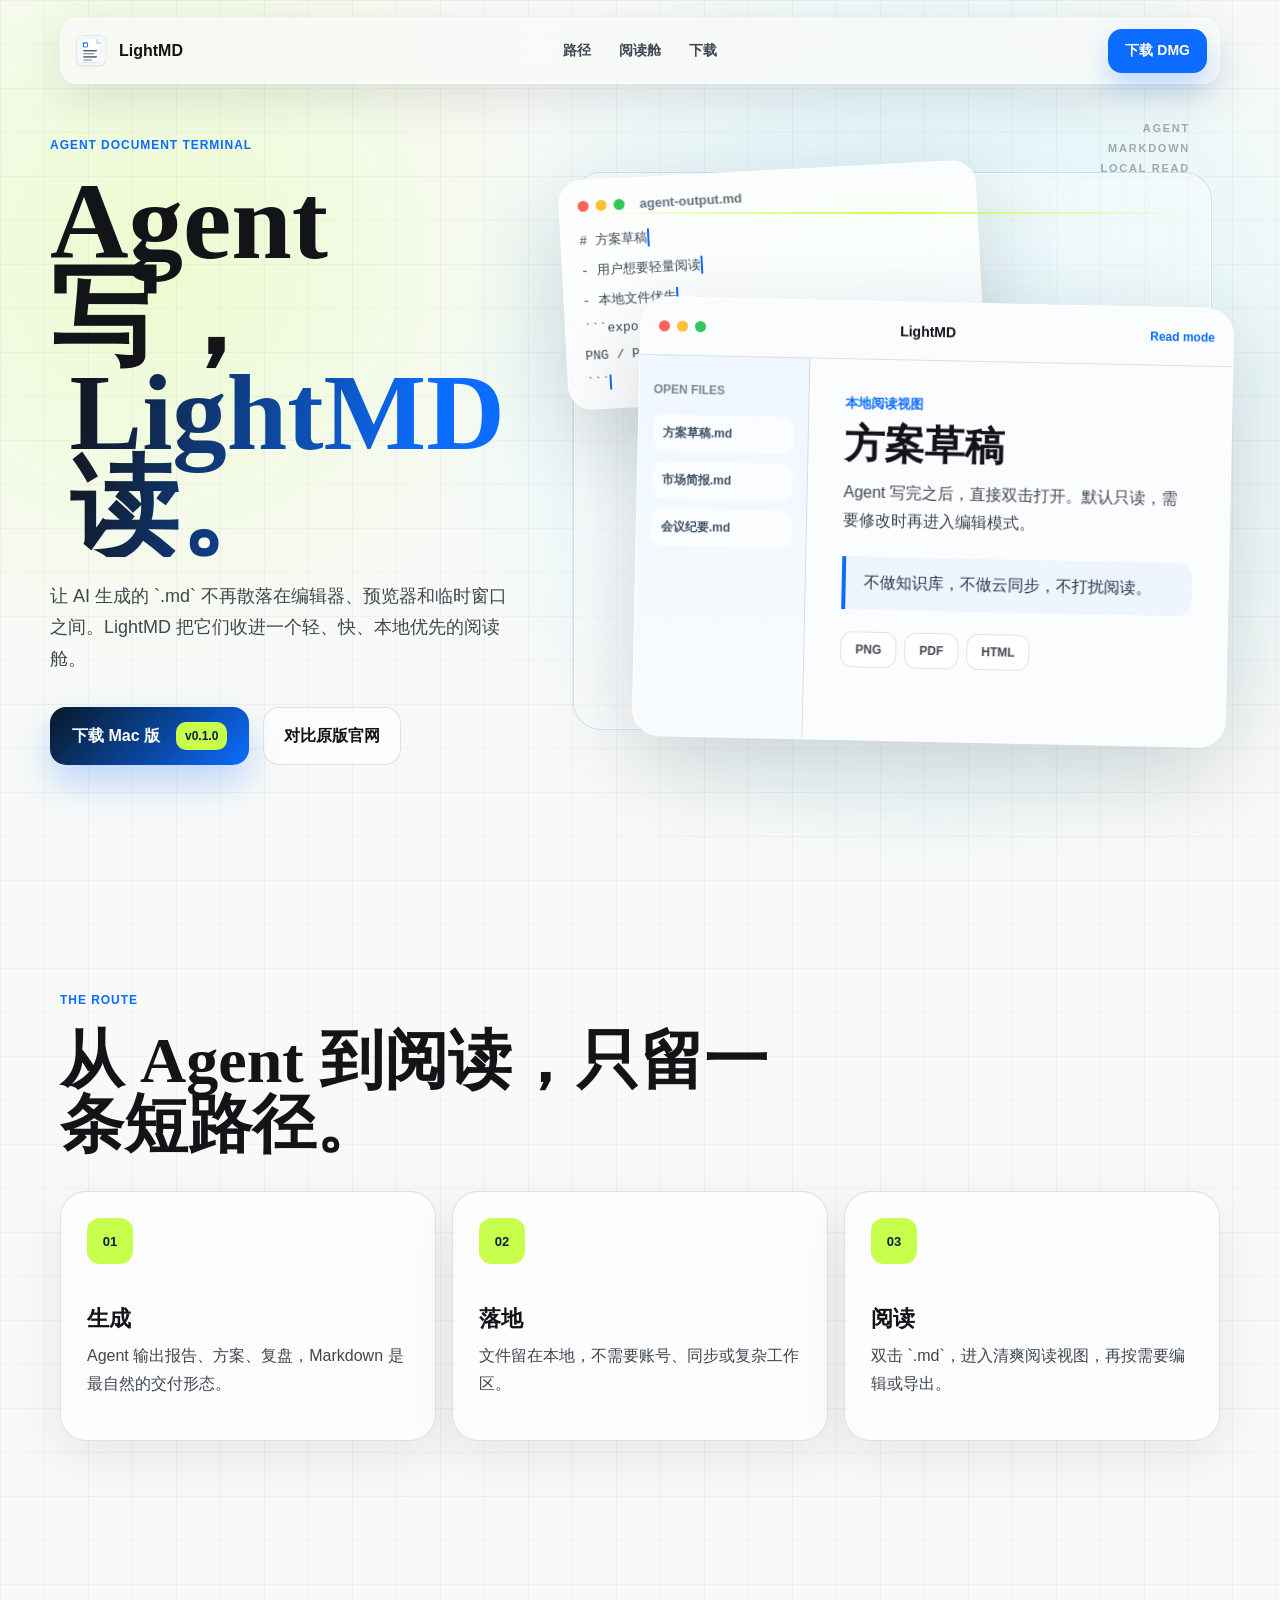
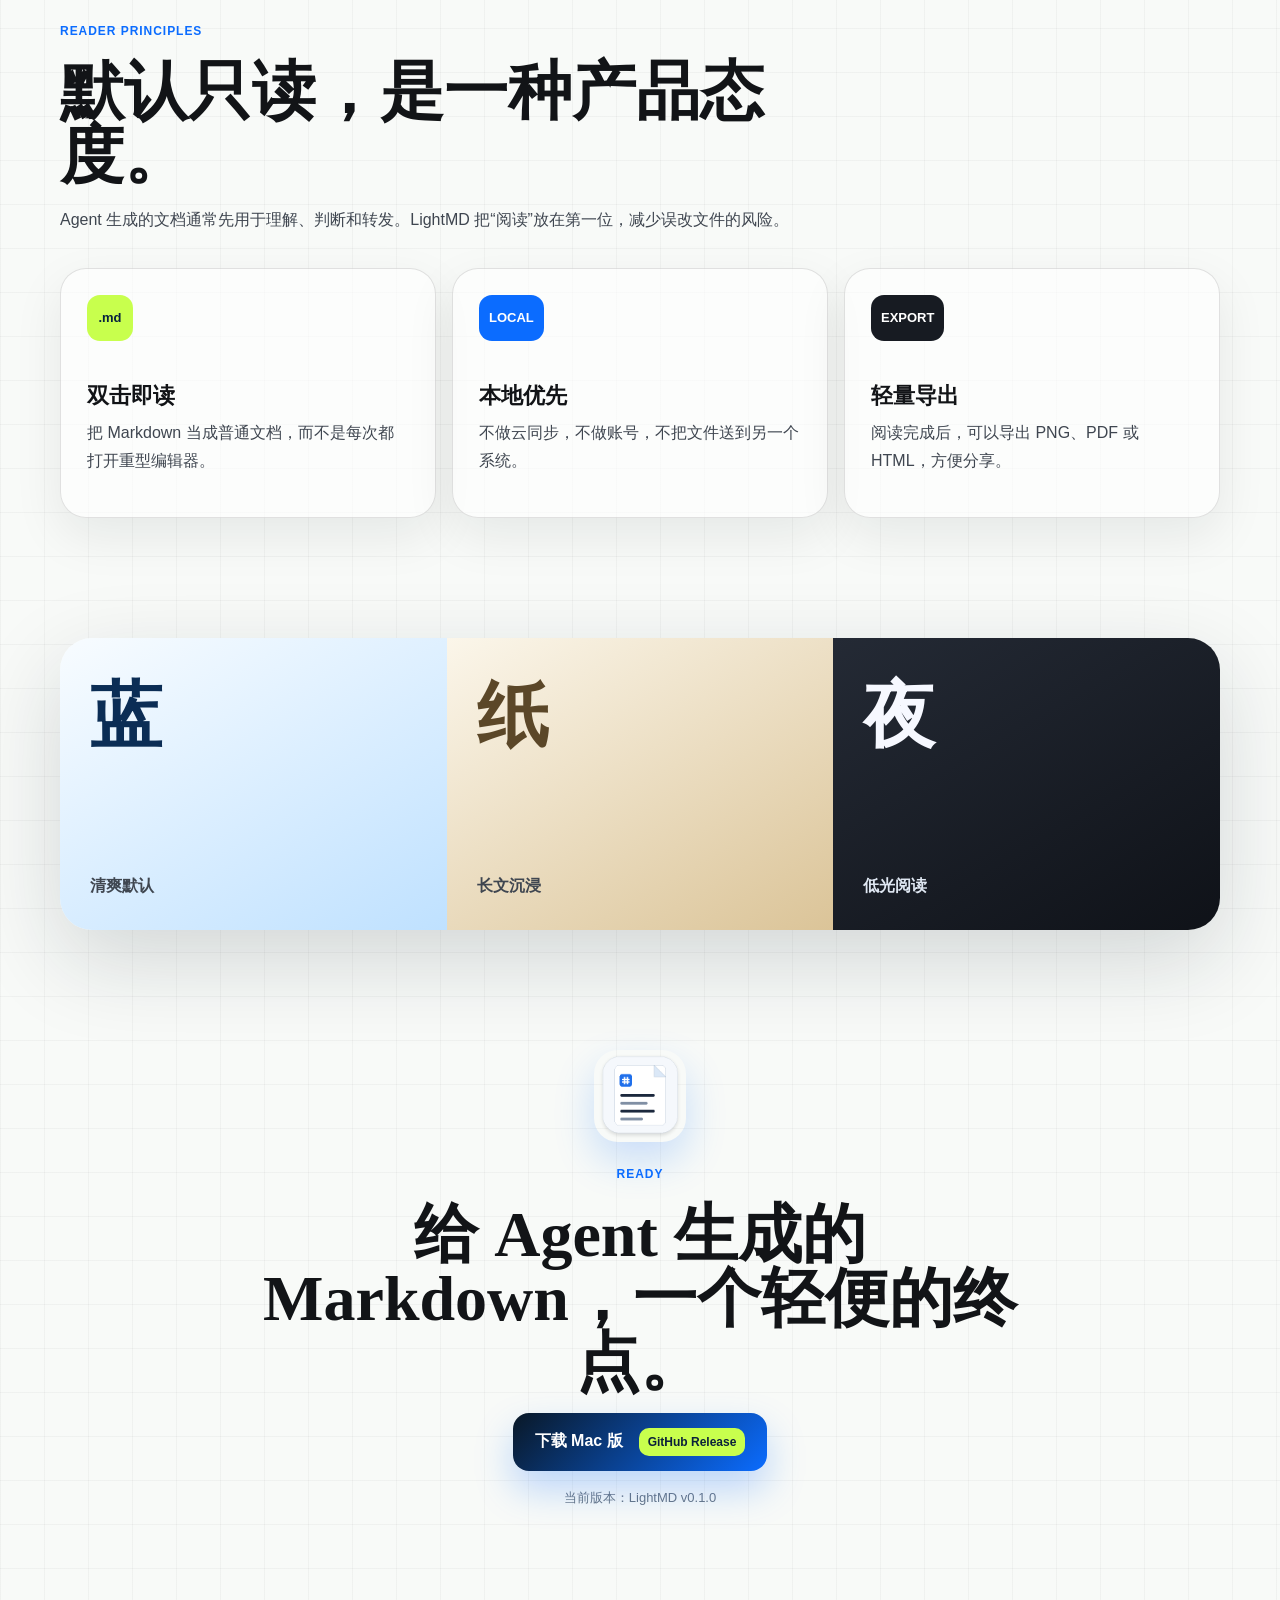
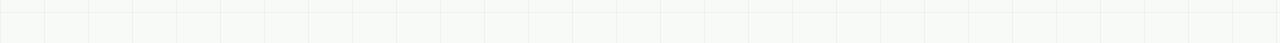
==== site-v2/index.html @ 1df752d9 "Add alternate LightMD website design" ====
<!doctype html>
<html lang="zh-CN">
<head>
  <meta charset="utf-8">
  <meta name="viewport" content="width=device-width, initial-scale=1">
  <title>LightMD v2 - Agent 写，LightMD 读</title>
  <meta name="description" content="LightMD 是给 AI Agent 生成的 Markdown 文档准备的本地阅读器。轻量、默认只读、双击即读。">
  <link rel="icon" href="../Assets/AppIcon.iconset/icon_32x32.png">
  <link rel="stylesheet" href="./styles.css">
</head>
<body>
  <div class="cursor-glow" aria-hidden="true"></div>

  <header class="topbar" aria-label="LightMD v2 导航">
    <a class="mark" href="#top" aria-label="LightMD v2 首页">
      <img src="../Assets/AppIcon.iconset/icon_128x128.png" alt="">
      <span>LightMD</span>
    </a>
    <nav aria-label="页面导航">
      <a href="#route">路径</a>
      <a href="#reader">阅读舱</a>
      <a href="#download">下载</a>
    </nav>
    <a class="download-chip magnet" href="https://github.com/kellanxu/light-md-reader/releases/download/v0.1.0/LightMD.dmg">下载 DMG</a>
  </header>

  <main id="top">
    <section class="hero">
      <div class="hero-grid">
        <div class="hero-copy reveal">
          <p class="label">Agent document terminal</p>
          <h1>Agent 写，<span>LightMD 读。</span></h1>
          <p class="lede">让 AI 生成的 `.md` 不再散落在编辑器、预览器和临时窗口之间。LightMD 把它们收进一个轻、快、本地优先的阅读舱。</p>
          <div class="hero-actions">
            <a class="primary-action magnet burst" href="https://github.com/kellanxu/light-md-reader/releases/download/v0.1.0/LightMD.dmg">
              <span>下载 Mac 版</span>
              <b>v0.1.0</b>
            </a>
            <a class="ghost-action magnet" href="../site/">对比原版官网</a>
          </div>
        </div>

        <div class="signal-stack reveal" aria-hidden="true">
          <span>AGENT</span>
          <span>MARKDOWN</span>
          <span>LOCAL READ</span>
        </div>

        <div class="reader-lab reveal" aria-label="LightMD 阅读舱动态演示">
          <div class="scanline" aria-hidden="true"></div>
          <div class="input-sheet">
            <div class="sheet-head">
              <span></span><span></span><span></span>
              <strong>agent-output.md</strong>
            </div>
            <div class="tokens" aria-hidden="true">
              <i># 方案草稿</i>
              <i>- 用户想要轻量阅读</i>
              <i>- 本地文件优先</i>
              <i>```export</i>
              <i>PNG / PDF / HTML</i>
              <i>```</i>
            </div>
          </div>

          <div class="reader-device">
            <div class="device-top">
              <div>
                <span></span><span></span><span></span>
              </div>
              <strong>LightMD</strong>
              <em>Read mode</em>
            </div>
            <div class="device-body">
              <aside>
                <p>Open files</p>
                <b>方案草稿.md</b>
                <b>市场简报.md</b>
                <b>会议纪要.md</b>
              </aside>
              <article>
                <small>本地阅读视图</small>
                <h2>方案草稿</h2>
                <p>Agent 写完之后，直接双击打开。默认只读，需要修改时再进入编辑模式。</p>
                <div class="quote">不做知识库，不做云同步，不打扰阅读。</div>
                <div class="export-row">
                  <span>PNG</span><span>PDF</span><span>HTML</span>
                </div>
              </article>
            </div>
          </div>
        </div>
      </div>
    </section>

    <section id="route" class="route-section">
      <div class="route-title reveal">
        <p class="label">The route</p>
        <h2>从 Agent 到阅读，只留一条短路径。</h2>
      </div>
      <div class="route-line reveal">
        <article>
          <span>01</span>
          <h3>生成</h3>
          <p>Agent 输出报告、方案、复盘，Markdown 是最自然的交付形态。</p>
        </article>
        <article>
          <span>02</span>
          <h3>落地</h3>
          <p>文件留在本地，不需要账号、同步或复杂工作区。</p>
        </article>
        <article>
          <span>03</span>
          <h3>阅读</h3>
          <p>双击 `.md`，进入清爽阅读视图，再按需要编辑或导出。</p>
        </article>
      </div>
    </section>

    <section id="reader" class="reader-section">
      <div class="reader-manifest reveal">
        <p class="label">Reader principles</p>
        <h2>默认只读，是一种产品态度。</h2>
        <p>Agent 生成的文档通常先用于理解、判断和转发。LightMD 把“阅读”放在第一位，减少误改文件的风险。</p>
      </div>
      <div class="principles">
        <article class="principle-card reveal magnet">
          <span>.md</span>
          <h3>双击即读</h3>
          <p>把 Markdown 当成普通文档，而不是每次都打开重型编辑器。</p>
        </article>
        <article class="principle-card reveal magnet">
          <span>LOCAL</span>
          <h3>本地优先</h3>
          <p>不做云同步，不做账号，不把文件送到另一个系统。</p>
        </article>
        <article class="principle-card reveal magnet">
          <span>EXPORT</span>
          <h3>轻量导出</h3>
          <p>阅读完成后，可以导出 PNG、PDF 或 HTML，方便分享。</p>
        </article>
      </div>
    </section>

    <section class="theme-ribbon" aria-label="LightMD 主题展示">
      <div class="ribbon-card blue reveal">
        <span>蓝</span>
        <p>清爽默认</p>
      </div>
      <div class="ribbon-card paper reveal">
        <span>纸</span>
        <p>长文沉浸</p>
      </div>
      <div class="ribbon-card night reveal">
        <span>夜</span>
        <p>低光阅读</p>
      </div>
    </section>

    <section id="download" class="download-section reveal">
      <img src="../Assets/AppIcon.iconset/icon_256x256.png" alt="LightMD 图标">
      <p class="label">Ready</p>
      <h2>给 Agent 生成的 Markdown，一个轻便的终点。</h2>
      <a class="primary-action magnet burst" href="https://github.com/kellanxu/light-md-reader/releases/download/v0.1.0/LightMD.dmg">
        <span>下载 Mac 版</span>
        <b>GitHub Release</b>
      </a>
      <p class="release-note">当前版本：LightMD v0.1.0</p>
    </section>
  </main>

  <script src="./main.js"></script>
</body>
</html>
---- site-v2/styles.css ----
:root {
  --porcelain: #f8faf8;
  --ink: #121417;
  --graphite: #3f4650;
  --mist: #dbe3ea;
  --line: rgba(18, 20, 23, 0.12);
  --signal: #0b6cff;
  --signal-2: #68d8ff;
  --acid: #c8ff4d;
  --paper: #f3eee2;
  --night: #171b22;
  --shadow: 0 30px 90px rgba(20, 29, 42, 0.16);
  --display: "Iowan Old Style", "Palatino", "Songti SC", "STSong", serif;
  --body: "Avenir Next", "Gill Sans", "PingFang SC", "Hiragino Sans GB", sans-serif;
}

* {
  box-sizing: border-box;
}

html {
  scroll-behavior: smooth;
}

body {
  margin: 0;
  color: var(--ink);
  font-family: var(--body);
  background:
    linear-gradient(90deg, rgba(18, 20, 23, 0.035) 1px, transparent 1px),
    linear-gradient(180deg, rgba(18, 20, 23, 0.035) 1px, transparent 1px),
    radial-gradient(circle at 72% 12%, rgba(104, 216, 255, 0.28), transparent 31rem),
    radial-gradient(circle at 12% 8%, rgba(200, 255, 77, 0.24), transparent 26rem),
    var(--porcelain);
  background-size: 44px 44px, 44px 44px, auto, auto, auto;
  letter-spacing: 0;
  overflow-x: hidden;
}

a {
  color: inherit;
  text-decoration: none;
}

.cursor-glow {
  position: fixed;
  z-index: 40;
  width: 180px;
  height: 180px;
  border-radius: 999px;
  pointer-events: none;
  background: radial-gradient(circle, rgba(11, 108, 255, 0.16), transparent 68%);
  transform: translate(-50%, -50%);
  opacity: 0;
  transition: opacity 240ms ease;
}

.topbar {
  position: fixed;
  top: 18px;
  left: 50%;
  z-index: 30;
  display: grid;
  grid-template-columns: 1fr auto 1fr;
  align-items: center;
  width: min(1160px, calc(100% - 32px));
  min-height: 62px;
  padding: 10px 12px;
  border: 1px solid rgba(255, 255, 255, 0.78);
  border-radius: 18px;
  background: rgba(248, 250, 248, 0.74);
  box-shadow: 0 14px 48px rgba(18, 20, 23, 0.11);
  backdrop-filter: blur(20px);
  transform: translateX(-50%);
}

.mark,
.topbar nav,
.hero-actions,
.device-top,
.export-row {
  display: flex;
  align-items: center;
}

.mark {
  gap: 10px;
  justify-self: start;
  font-weight: 800;
}

.mark img {
  width: 36px;
  height: 36px;
  border-radius: 10px;
}

.topbar nav {
  gap: 28px;
  justify-self: center;
  color: var(--graphite);
  font-size: 14px;
  font-weight: 700;
}

.download-chip {
  justify-self: end;
  padding: 12px 16px;
  border: 1px solid rgba(11, 108, 255, 0.22);
  border-radius: 14px;
  color: white;
  font-size: 14px;
  font-weight: 900;
  background: var(--signal);
  box-shadow: 0 14px 28px rgba(11, 108, 255, 0.24);
}

.hero {
  min-height: 100vh;
  padding: 130px 0 80px;
}

.hero-grid {
  position: relative;
  display: grid;
  grid-template-columns: minmax(360px, 0.82fr) minmax(560px, 1.18fr);
  gap: 36px;
  align-items: center;
  width: min(1180px, calc(100% - 40px));
  margin: 0 auto;
}

.label {
  margin: 0 0 18px;
  color: var(--signal);
  font-size: 12px;
  font-weight: 900;
  letter-spacing: 0.08em;
  text-transform: uppercase;
}

h1,
h2,
h3,
p {
  margin-top: 0;
}

h1 {
  margin-bottom: 24px;
  font-family: var(--display);
  font-size: clamp(64px, 8.5vw, 122px);
  font-weight: 900;
  line-height: 0.88;
  letter-spacing: 0;
}

h1 span {
  display: block;
  margin-left: 0.18em;
  color: transparent;
  background: linear-gradient(100deg, var(--ink), var(--signal) 76%);
  -webkit-background-clip: text;
  background-clip: text;
}

h2 {
  margin-bottom: 18px;
  font-family: var(--display);
  font-size: clamp(38px, 5vw, 72px);
  font-weight: 900;
  line-height: 1;
  letter-spacing: 0;
}

h3 {
  margin-bottom: 10px;
  font-size: 22px;
  line-height: 1.18;
}

p {
  color: var(--graphite);
  line-height: 1.75;
}

.lede {
  max-width: 560px;
  margin-bottom: 32px;
  font-size: 18px;
}

.hero-actions {
  flex-wrap: wrap;
  gap: 14px;
}

.primary-action,
.ghost-action {
  position: relative;
  display: inline-flex;
  align-items: center;
  justify-content: center;
  min-height: 58px;
  border-radius: 16px;
  overflow: hidden;
  transition: transform 180ms ease, box-shadow 180ms ease;
}

.primary-action {
  gap: 16px;
  padding: 0 22px;
  color: white;
  font-weight: 900;
  background: linear-gradient(135deg, #091827, var(--signal));
  box-shadow: 0 18px 38px rgba(11, 108, 255, 0.26);
}

.primary-action b {
  padding: 7px 9px;
  border-radius: 10px;
  color: #0b213a;
  font-size: 12px;
  background: var(--acid);
}

.ghost-action {
  padding: 0 20px;
  border: 1px solid var(--line);
  color: var(--ink);
  font-weight: 900;
  background: rgba(255, 255, 255, 0.58);
}

.magnet:hover {
  transform: translateY(-3px);
}

.magnet.is-down {
  transform: scale(0.97);
}

.burst-dot {
  position: fixed;
  z-index: 100;
  width: 9px;
  height: 9px;
  border-radius: 999px;
  pointer-events: none;
  background: var(--acid);
  box-shadow: 0 0 18px rgba(200, 255, 77, 0.55);
  animation: burst 620ms ease-out forwards;
}

.signal-stack {
  position: absolute;
  top: -8px;
  right: 40px;
  z-index: 2;
  display: grid;
  gap: 8px;
  color: rgba(18, 20, 23, 0.34);
  font-size: 11px;
  font-weight: 900;
  letter-spacing: 0.16em;
  text-align: right;
}

.reader-lab {
  position: relative;
  min-height: 640px;
}

.reader-lab::before {
  content: "";
  position: absolute;
  inset: 42px 18px 40px;
  border: 1px solid rgba(11, 108, 255, 0.18);
  border-radius: 28px;
  background:
    linear-gradient(135deg, rgba(255, 255, 255, 0.64), rgba(255, 255, 255, 0.2)),
    repeating-linear-gradient(90deg, transparent 0 24px, rgba(11, 108, 255, 0.035) 24px 25px);
  box-shadow: inset 0 0 0 1px rgba(255, 255, 255, 0.72);
}

.scanline {
  position: absolute;
  top: 82px;
  left: 34px;
  right: 34px;
  z-index: 4;
  height: 2px;
  background: linear-gradient(90deg, transparent, var(--acid), transparent);
  filter: drop-shadow(0 0 14px rgba(200, 255, 77, 0.78));
  animation: scan 4.6s ease-in-out infinite;
}

.input-sheet,
.reader-device {
  position: absolute;
  z-index: 3;
  border: 1px solid rgba(255, 255, 255, 0.8);
  background: rgba(255, 255, 255, 0.74);
  box-shadow: var(--shadow);
  backdrop-filter: blur(22px);
}

.input-sheet {
  top: 40px;
  left: 8px;
  width: min(420px, 62%);
  padding: 18px;
  border-radius: 24px;
  transform: rotate(-3deg);
}

.sheet-head {
  display: flex;
  align-items: center;
  gap: 7px;
  margin-bottom: 18px;
}

.sheet-head span,
.device-top span {
  width: 11px;
  height: 11px;
  border-radius: 99px;
}

.sheet-head span:nth-child(1),
.device-top span:nth-child(1) { background: #ff6259; }
.sheet-head span:nth-child(2),
.device-top span:nth-child(2) { background: #ffbf36; }
.sheet-head span:nth-child(3),
.device-top span:nth-child(3) { background: #30c85a; }

.sheet-head strong {
  margin-left: 8px;
  color: #63707f;
  font-size: 13px;
}

.tokens {
  display: grid;
  gap: 12px;
  font-family: "SF Mono", "Menlo", monospace;
  color: #3c4654;
  font-size: 13px;
}

.tokens i {
  width: max-content;
  max-width: 100%;
  font-style: normal;
  white-space: nowrap;
  overflow: hidden;
  border-right: 2px solid var(--signal);
  animation: typebar 5.2s steps(26, end) infinite;
}

.reader-device {
  right: 0;
  bottom: 28px;
  width: min(640px, 88%);
  border-radius: 28px;
  overflow: hidden;
  transform: rotate(1.2deg);
}

.device-top {
  justify-content: space-between;
  height: 58px;
  padding: 0 18px;
  border-bottom: 1px solid var(--line);
  background: rgba(250, 252, 253, 0.9);
}

.device-top div {
  display: flex;
  gap: 7px;
}

.device-top strong {
  font-size: 14px;
}

.device-top em {
  color: var(--signal);
  font-size: 12px;
  font-style: normal;
  font-weight: 900;
}

.device-body {
  display: grid;
  grid-template-columns: 170px 1fr;
  min-height: 380px;
  background: #fbfcfd;
}

.device-body aside {
  padding: 24px 14px;
  border-right: 1px solid var(--line);
  background: linear-gradient(180deg, #eef6ff, #f9fcff);
}

.device-body aside p {
  margin-bottom: 14px;
  color: #7a8795;
  font-size: 12px;
  font-weight: 900;
  text-transform: uppercase;
}

.device-body aside b {
  display: block;
  margin-bottom: 10px;
  padding: 10px;
  border-radius: 10px;
  color: #405066;
  font-size: 12px;
  background: rgba(255, 255, 255, 0.68);
}

.device-body article {
  padding: 34px 36px;
}

.device-body small {
  color: var(--signal);
  font-weight: 900;
}

.device-body h2 {
  margin: 12px 0 14px;
  font-size: 40px;
}

.quote {
  margin: 22px 0;
  padding: 16px 18px;
  border-left: 4px solid var(--signal);
  border-radius: 0 14px 14px 0;
  color: #283446;
  background: #eef5ff;
}

.export-row {
  gap: 8px;
}

.export-row span {
  padding: 10px 14px;
  border: 1px solid var(--line);
  border-radius: 12px;
  color: var(--graphite);
  font-size: 12px;
  font-weight: 900;
  background: white;
}

.route-section,
.reader-section,
.download-section {
  width: min(1160px, calc(100% - 40px));
  margin: 0 auto;
  padding: 90px 0;
}

.route-title,
.reader-manifest {
  max-width: 760px;
  margin-bottom: 34px;
}

.route-line,
.principles {
  display: grid;
  grid-template-columns: repeat(3, 1fr);
  gap: 16px;
}

.route-line article,
.principle-card {
  min-height: 240px;
  padding: 26px;
  border: 1px solid var(--line);
  border-radius: 26px;
  background: rgba(255, 255, 255, 0.58);
  box-shadow: 0 18px 50px rgba(18, 20, 23, 0.08);
}

.route-line article span,
.principle-card span {
  display: inline-flex;
  align-items: center;
  justify-content: center;
  min-width: 46px;
  height: 46px;
  margin-bottom: 42px;
  padding: 0 10px;
  border-radius: 13px;
  color: #08223f;
  font-size: 13px;
  font-weight: 900;
  background: var(--acid);
}

.principle-card:nth-child(2) span {
  color: white;
  background: var(--signal);
}

.principle-card:nth-child(3) span {
  color: white;
  background: var(--night);
}

.theme-ribbon {
  display: grid;
  grid-template-columns: repeat(3, 1fr);
  gap: 0;
  width: min(1160px, calc(100% - 40px));
  margin: 30px auto;
  overflow: hidden;
  border-radius: 32px;
  box-shadow: var(--shadow);
}

.ribbon-card {
  min-height: 260px;
  padding: 30px;
}

.ribbon-card span {
  display: block;
  margin-bottom: 108px;
  font-family: var(--display);
  font-size: 72px;
  font-weight: 900;
}

.ribbon-card p {
  margin: 0;
  font-weight: 900;
}

.ribbon-card.blue {
  color: #0b2d55;
  background: linear-gradient(150deg, #f8fcff, #bfe1ff);
}

.ribbon-card.paper {
  color: #5b4728;
  background: linear-gradient(150deg, #fbf6ea, #dbc498);
}

.ribbon-card.night {
  color: #f6f8ff;
  background: linear-gradient(150deg, #242a35, #0f1218);
}

.ribbon-card.night p {
  color: #dfe7f2;
}

.download-section {
  display: flex;
  flex-direction: column;
  align-items: center;
  text-align: center;
  padding-bottom: 120px;
}

.download-section img {
  width: 92px;
  height: 92px;
  margin-bottom: 22px;
  border-radius: 24px;
  box-shadow: 0 18px 42px rgba(11, 108, 255, 0.2);
}

.download-section h2 {
  max-width: 780px;
}

.release-note {
  margin-top: 16px;
  color: #697684;
  font-size: 13px;
}

.reveal {
  opacity: 0;
  transform: translateY(26px);
  transition: opacity 780ms ease, transform 780ms ease;
}

.reveal.is-visible {
  opacity: 1;
  transform: translateY(0);
}

@keyframes scan {
  0%, 100% { transform: translateY(0); opacity: 0; }
  14%, 82% { opacity: 1; }
  50% { transform: translateY(462px); }
}

@keyframes typebar {
  0% { max-width: 0; }
  38%, 72% { max-width: 100%; }
  100% { max-width: 0; }
}

@keyframes burst {
  0% {
    opacity: 0.95;
    transform: translate(-50%, -50%) scale(1);
  }
  100% {
    opacity: 0;
    transform: translate(calc(-50% + var(--x)), calc(-50% + var(--y))) scale(0.2);
  }
}

@media (max-width: 980px) {
  .topbar {
    grid-template-columns: 1fr auto;
  }

  .topbar nav {
    display: none;
  }

  .hero-grid {
    grid-template-columns: 1fr;
  }

  .signal-stack {
    display: none;
  }

  .reader-lab {
    min-height: 610px;
  }

  .route-line,
  .principles,
  .theme-ribbon {
    grid-template-columns: 1fr;
  }
}

@media (max-width: 680px) {
  .topbar {
    top: 10px;
    width: calc(100% - 20px);
    border-radius: 16px;
  }

  .mark span {
    display: none;
  }

  .download-chip {
    padding: 11px 13px;
    font-size: 13px;
  }

  .cursor-glow {
    display: none;
  }

  .hero {
    padding-top: 108px;
  }

  .hero-grid,
  .route-section,
  .reader-section,
  .theme-ribbon,
  .download-section {
    width: calc(100% - 28px);
  }

  h1 {
    font-size: clamp(58px, 18vw, 78px);
  }

  h1 span {
    margin-left: 0;
  }

  h2 {
    font-size: clamp(36px, 11vw, 48px);
  }

  .reader-lab {
    min-height: auto;
  }

  .reader-lab::before,
  .scanline {
    display: none;
  }

  .input-sheet,
  .reader-device {
    position: relative;
    width: 100%;
    inset: auto;
    transform: none;
  }

  .input-sheet {
    margin-bottom: 18px;
  }

  .device-body {
    grid-template-columns: 1fr;
  }

  .device-body aside {
    display: flex;
    gap: 8px;
    overflow: hidden;
    border-right: 0;
    border-bottom: 1px solid var(--line);
  }

  .device-body aside p {
    display: none;
  }

  .device-body aside b {
    flex: 0 0 auto;
    margin-bottom: 0;
  }

  .device-body article {
    padding: 28px 22px;
  }

  .device-body h2 {
    font-size: 34px;
  }

  .route-line article,
  .principle-card {
    min-height: auto;
  }

  .ribbon-card {
    min-height: 190px;
  }

  .ribbon-card span {
    margin-bottom: 42px;
  }
}

@media (prefers-reduced-motion: reduce) {
  *,
  *::before,
  *::after {
    scroll-behavior: auto !important;
    animation-duration: 0.001ms !important;
    animation-iteration-count: 1 !important;
    transition-duration: 0.001ms !important;
  }

  .reveal {
    opacity: 1;
    transform: none;
  }
}
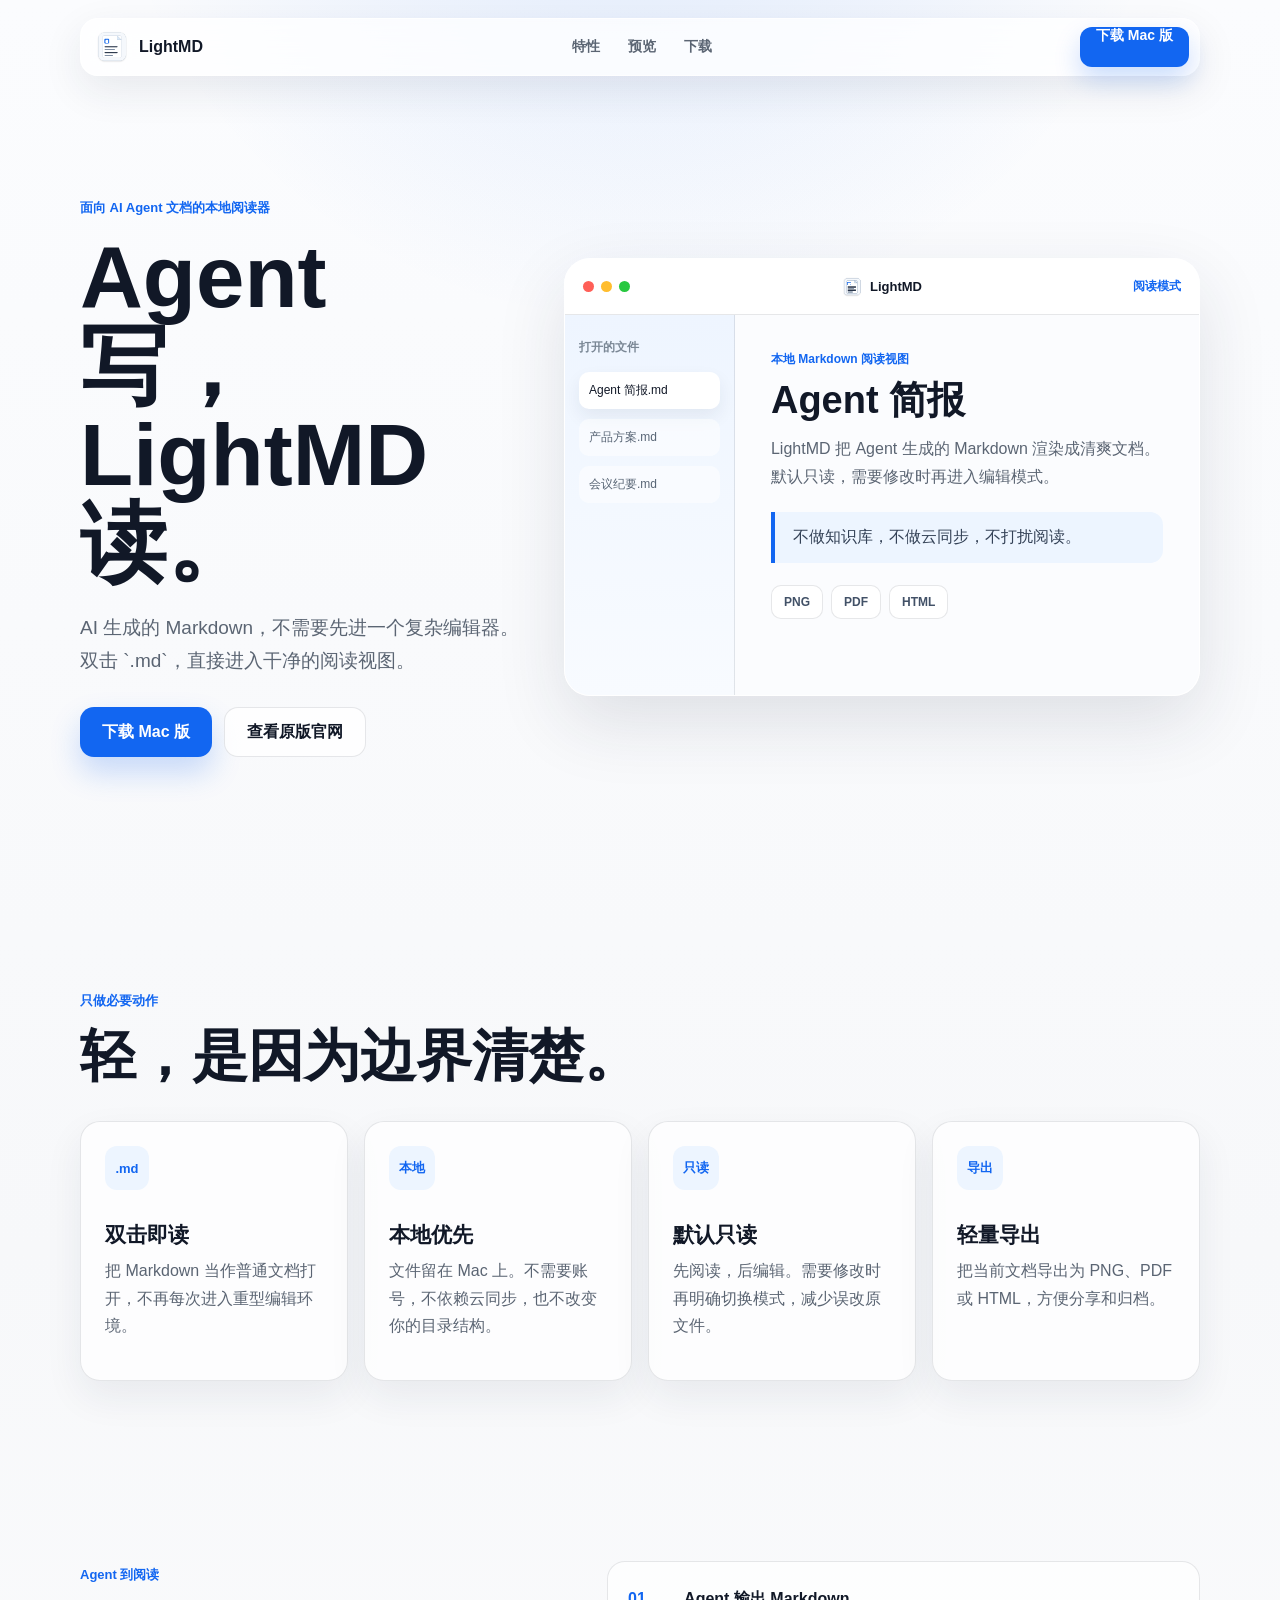
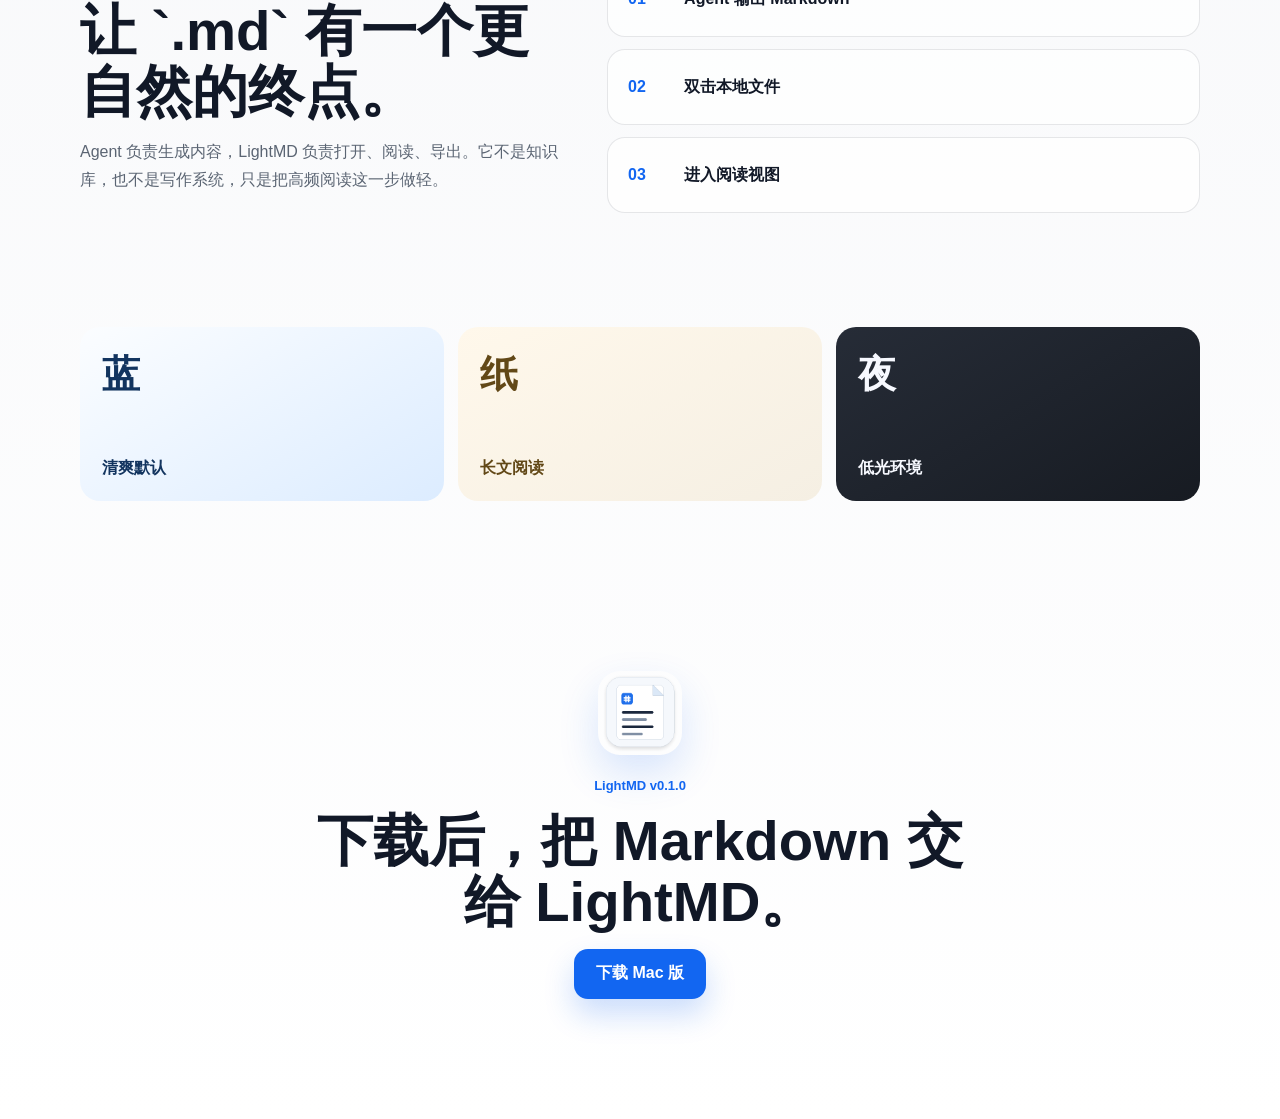
==== commit 75b5e8bc: "Refine alternate website design" ====
--- a/site-v2/index.html
+++ b/site-v2/index.html
@@ -4,168 +4,142 @@
   <meta charset="utf-8">
   <meta name="viewport" content="width=device-width, initial-scale=1">
   <title>LightMD v2 - Agent 写，LightMD 读</title>
-  <meta name="description" content="LightMD 是给 AI Agent 生成的 Markdown 文档准备的本地阅读器。轻量、默认只读、双击即读。">
+  <meta name="description" content="LightMD 是给 AI Agent 生成的 Markdown 文档准备的轻量 Mac 阅读器。双击即读，本地优先，默认只读。">
   <link rel="icon" href="../Assets/AppIcon.iconset/icon_32x32.png">
   <link rel="stylesheet" href="./styles.css">
 </head>
 <body>
-  <div class="cursor-glow" aria-hidden="true"></div>
-
-  <header class="topbar" aria-label="LightMD v2 导航">
-    <a class="mark" href="#top" aria-label="LightMD v2 首页">
+  <header class="site-header" aria-label="LightMD v2 导航">
+    <a class="brand" href="#top" aria-label="LightMD 首页">
       <img src="../Assets/AppIcon.iconset/icon_128x128.png" alt="">
       <span>LightMD</span>
     </a>
     <nav aria-label="页面导航">
-      <a href="#route">路径</a>
-      <a href="#reader">阅读舱</a>
+      <a href="#features">特性</a>
+      <a href="#preview">预览</a>
       <a href="#download">下载</a>
     </nav>
-    <a class="download-chip magnet" href="https://github.com/kellanxu/light-md-reader/releases/download/v0.1.0/LightMD.dmg">下载 DMG</a>
+    <a class="header-cta pressable" href="https://github.com/kellanxu/light-md-reader/releases/download/v0.1.0/LightMD.dmg">下载 Mac 版</a>
   </header>
 
   <main id="top">
     <section class="hero">
-      <div class="hero-grid">
-        <div class="hero-copy reveal">
-          <p class="label">Agent document terminal</p>
-          <h1>Agent 写，<span>LightMD 读。</span></h1>
-          <p class="lede">让 AI 生成的 `.md` 不再散落在编辑器、预览器和临时窗口之间。LightMD 把它们收进一个轻、快、本地优先的阅读舱。</p>
-          <div class="hero-actions">
-            <a class="primary-action magnet burst" href="https://github.com/kellanxu/light-md-reader/releases/download/v0.1.0/LightMD.dmg">
-              <span>下载 Mac 版</span>
-              <b>v0.1.0</b>
-            </a>
-            <a class="ghost-action magnet" href="../site/">对比原版官网</a>
+      <div class="hero-copy reveal">
+        <p class="eyebrow">面向 AI Agent 文档的本地阅读器</p>
+        <h1>Agent 写，LightMD 读。</h1>
+        <p class="lead">AI 生成的 Markdown，不需要先进一个复杂编辑器。双击 `.md`，直接进入干净的阅读视图。</p>
+        <div class="hero-actions">
+          <a class="primary-button pressable" href="https://github.com/kellanxu/light-md-reader/releases/download/v0.1.0/LightMD.dmg">下载 Mac 版</a>
+          <a class="secondary-button pressable" href="../site/">查看原版官网</a>
+        </div>
+      </div>
+
+      <div class="product-preview reveal" aria-label="LightMD 阅读界面预览">
+        <div class="window">
+          <div class="window-bar">
+            <div class="traffic" aria-hidden="true">
+              <span></span><span></span><span></span>
+            </div>
+            <div class="window-title">
+              <img src="../Assets/AppIcon.iconset/icon_32x32.png" alt="">
+              <strong>LightMD</strong>
+            </div>
+            <div class="mode">阅读模式</div>
           </div>
-        </div>
-
-        <div class="signal-stack reveal" aria-hidden="true">
-          <span>AGENT</span>
-          <span>MARKDOWN</span>
-          <span>LOCAL READ</span>
-        </div>
-
-        <div class="reader-lab reveal" aria-label="LightMD 阅读舱动态演示">
-          <div class="scanline" aria-hidden="true"></div>
-          <div class="input-sheet">
-            <div class="sheet-head">
-              <span></span><span></span><span></span>
-              <strong>agent-output.md</strong>
-            </div>
-            <div class="tokens" aria-hidden="true">
-              <i># 方案草稿</i>
-              <i>- 用户想要轻量阅读</i>
-              <i>- 本地文件优先</i>
-              <i>```export</i>
-              <i>PNG / PDF / HTML</i>
-              <i>```</i>
-            </div>
-          </div>
-
-          <div class="reader-device">
-            <div class="device-top">
-              <div>
-                <span></span><span></span><span></span>
+          <div class="window-body">
+            <aside>
+              <p>打开的文件</p>
+              <span class="active">Agent 简报.md</span>
+              <span>产品方案.md</span>
+              <span>会议纪要.md</span>
+            </aside>
+            <article>
+              <small>本地 Markdown 阅读视图</small>
+              <h2>Agent 简报</h2>
+              <p>LightMD 把 Agent 生成的 Markdown 渲染成清爽文档。默认只读，需要修改时再进入编辑模式。</p>
+              <blockquote>不做知识库，不做云同步，不打扰阅读。</blockquote>
+              <div class="export-list">
+                <span>PNG</span>
+                <span>PDF</span>
+                <span>HTML</span>
               </div>
-              <strong>LightMD</strong>
-              <em>Read mode</em>
-            </div>
-            <div class="device-body">
-              <aside>
-                <p>Open files</p>
-                <b>方案草稿.md</b>
-                <b>市场简报.md</b>
-                <b>会议纪要.md</b>
-              </aside>
-              <article>
-                <small>本地阅读视图</small>
-                <h2>方案草稿</h2>
-                <p>Agent 写完之后，直接双击打开。默认只读，需要修改时再进入编辑模式。</p>
-                <div class="quote">不做知识库，不做云同步，不打扰阅读。</div>
-                <div class="export-row">
-                  <span>PNG</span><span>PDF</span><span>HTML</span>
-                </div>
-              </article>
-            </div>
+            </article>
           </div>
         </div>
       </div>
     </section>
 
-    <section id="route" class="route-section">
-      <div class="route-title reveal">
-        <p class="label">The route</p>
-        <h2>从 Agent 到阅读，只留一条短路径。</h2>
+    <section id="features" class="feature-section">
+      <div class="section-heading reveal">
+        <p class="eyebrow">只做必要动作</p>
+        <h2>轻，是因为边界清楚。</h2>
       </div>
-      <div class="route-line reveal">
-        <article>
-          <span>01</span>
-          <h3>生成</h3>
-          <p>Agent 输出报告、方案、复盘，Markdown 是最自然的交付形态。</p>
+      <div class="feature-grid">
+        <article class="feature-card reveal">
+          <span>.md</span>
+          <h3>双击即读</h3>
+          <p>把 Markdown 当作普通文档打开，不再每次进入重型编辑环境。</p>
         </article>
-        <article>
-          <span>02</span>
-          <h3>落地</h3>
-          <p>文件留在本地，不需要账号、同步或复杂工作区。</p>
+        <article class="feature-card reveal">
+          <span>本地</span>
+          <h3>本地优先</h3>
+          <p>文件留在 Mac 上。不需要账号，不依赖云同步，也不改变你的目录结构。</p>
         </article>
-        <article>
-          <span>03</span>
-          <h3>阅读</h3>
-          <p>双击 `.md`，进入清爽阅读视图，再按需要编辑或导出。</p>
+        <article class="feature-card reveal">
+          <span>只读</span>
+          <h3>默认只读</h3>
+          <p>先阅读，后编辑。需要修改时再明确切换模式，减少误改原文件。</p>
+        </article>
+        <article class="feature-card reveal">
+          <span>导出</span>
+          <h3>轻量导出</h3>
+          <p>把当前文档导出为 PNG、PDF 或 HTML，方便分享和归档。</p>
         </article>
       </div>
     </section>
 
-    <section id="reader" class="reader-section">
-      <div class="reader-manifest reveal">
-        <p class="label">Reader principles</p>
-        <h2>默认只读，是一种产品态度。</h2>
-        <p>Agent 生成的文档通常先用于理解、判断和转发。LightMD 把“阅读”放在第一位，减少误改文件的风险。</p>
+    <section id="preview" class="workflow-section">
+      <div class="workflow-copy reveal">
+        <p class="eyebrow">Agent 到阅读</p>
+        <h2>让 `.md` 有一个更自然的终点。</h2>
+        <p>Agent 负责生成内容，LightMD 负责打开、阅读、导出。它不是知识库，也不是写作系统，只是把高频阅读这一步做轻。</p>
       </div>
-      <div class="principles">
-        <article class="principle-card reveal magnet">
-          <span>.md</span>
-          <h3>双击即读</h3>
-          <p>把 Markdown 当成普通文档，而不是每次都打开重型编辑器。</p>
-        </article>
-        <article class="principle-card reveal magnet">
-          <span>LOCAL</span>
-          <h3>本地优先</h3>
-          <p>不做云同步，不做账号，不把文件送到另一个系统。</p>
-        </article>
-        <article class="principle-card reveal magnet">
-          <span>EXPORT</span>
-          <h3>轻量导出</h3>
-          <p>阅读完成后，可以导出 PNG、PDF 或 HTML，方便分享。</p>
-        </article>
+      <div class="workflow-list reveal">
+        <div>
+          <span>01</span>
+          <p>Agent 输出 Markdown</p>
+        </div>
+        <div>
+          <span>02</span>
+          <p>双击本地文件</p>
+        </div>
+        <div>
+          <span>03</span>
+          <p>进入阅读视图</p>
+        </div>
       </div>
     </section>
 
-    <section class="theme-ribbon" aria-label="LightMD 主题展示">
-      <div class="ribbon-card blue reveal">
-        <span>蓝</span>
-        <p>清爽默认</p>
+    <section class="theme-section">
+      <div class="theme-card blue reveal">
+        <strong>蓝</strong>
+        <span>清爽默认</span>
       </div>
-      <div class="ribbon-card paper reveal">
-        <span>纸</span>
-        <p>长文沉浸</p>
+      <div class="theme-card paper reveal">
+        <strong>纸</strong>
+        <span>长文阅读</span>
       </div>
-      <div class="ribbon-card night reveal">
-        <span>夜</span>
-        <p>低光阅读</p>
+      <div class="theme-card night reveal">
+        <strong>夜</strong>
+        <span>低光环境</span>
       </div>
     </section>
 
     <section id="download" class="download-section reveal">
       <img src="../Assets/AppIcon.iconset/icon_256x256.png" alt="LightMD 图标">
-      <p class="label">Ready</p>
-      <h2>给 Agent 生成的 Markdown，一个轻便的终点。</h2>
-      <a class="primary-action magnet burst" href="https://github.com/kellanxu/light-md-reader/releases/download/v0.1.0/LightMD.dmg">
-        <span>下载 Mac 版</span>
-        <b>GitHub Release</b>
-      </a>
-      <p class="release-note">当前版本：LightMD v0.1.0</p>
+      <p class="eyebrow">LightMD v0.1.0</p>
+      <h2>下载后，把 Markdown 交给 LightMD。</h2>
+      <a class="primary-button pressable" href="https://github.com/kellanxu/light-md-reader/releases/download/v0.1.0/LightMD.dmg">下载 Mac 版</a>
     </section>
   </main>
 
--- a/site-v2/styles.css
+++ b/site-v2/styles.css
@@ -1,17 +1,16 @@
 :root {
-  --porcelain: #f8faf8;
-  --ink: #121417;
-  --graphite: #3f4650;
-  --mist: #dbe3ea;
-  --line: rgba(18, 20, 23, 0.12);
-  --signal: #0b6cff;
-  --signal-2: #68d8ff;
-  --acid: #c8ff4d;
-  --paper: #f3eee2;
+  --bg: #f7f8fa;
+  --surface: rgba(255, 255, 255, 0.78);
+  --surface-solid: #ffffff;
+  --ink: #111827;
+  --muted: #5b6573;
+  --faint: #e7ebf0;
+  --line: rgba(17, 24, 39, 0.1);
+  --blue: #1266f1;
+  --blue-soft: #edf5ff;
+  --paper: #f5efe3;
   --night: #171b22;
-  --shadow: 0 30px 90px rgba(20, 29, 42, 0.16);
-  --display: "Iowan Old Style", "Palatino", "Songti SC", "STSong", serif;
-  --body: "Avenir Next", "Gill Sans", "PingFang SC", "Hiragino Sans GB", sans-serif;
+  --shadow: 0 26px 70px rgba(30, 45, 68, 0.12);
 }
 
 * {
@@ -25,16 +24,11 @@
 body {
   margin: 0;
   color: var(--ink);
-  font-family: var(--body);
+  font-family: -apple-system, BlinkMacSystemFont, "SF Pro Display", "SF Pro Text", "PingFang SC", "Hiragino Sans GB", "Microsoft YaHei", sans-serif;
   background:
-    linear-gradient(90deg, rgba(18, 20, 23, 0.035) 1px, transparent 1px),
-    linear-gradient(180deg, rgba(18, 20, 23, 0.035) 1px, transparent 1px),
-    radial-gradient(circle at 72% 12%, rgba(104, 216, 255, 0.28), transparent 31rem),
-    radial-gradient(circle at 12% 8%, rgba(200, 255, 77, 0.24), transparent 26rem),
-    var(--porcelain);
-  background-size: 44px 44px, 44px 44px, auto, auto, auto;
+    radial-gradient(circle at 50% -8%, rgba(18, 102, 241, 0.13), transparent 34rem),
+    linear-gradient(180deg, #fbfcfe 0%, var(--bg) 46%, #ffffff 100%);
   letter-spacing: 0;
-  overflow-x: hidden;
 }
 
 a {
@@ -42,101 +36,91 @@
   text-decoration: none;
 }
 
-.cursor-glow {
-  position: fixed;
-  z-index: 40;
-  width: 180px;
-  height: 180px;
-  border-radius: 999px;
-  pointer-events: none;
-  background: radial-gradient(circle, rgba(11, 108, 255, 0.16), transparent 68%);
-  transform: translate(-50%, -50%);
-  opacity: 0;
-  transition: opacity 240ms ease;
-}
-
-.topbar {
+.site-header {
   position: fixed;
   top: 18px;
   left: 50%;
-  z-index: 30;
+  z-index: 20;
   display: grid;
   grid-template-columns: 1fr auto 1fr;
   align-items: center;
-  width: min(1160px, calc(100% - 32px));
-  min-height: 62px;
-  padding: 10px 12px;
-  border: 1px solid rgba(255, 255, 255, 0.78);
+  width: min(1120px, calc(100% - 32px));
+  min-height: 58px;
+  padding: 8px 10px 8px 14px;
+  border: 1px solid rgba(255, 255, 255, 0.72);
   border-radius: 18px;
-  background: rgba(248, 250, 248, 0.74);
-  box-shadow: 0 14px 48px rgba(18, 20, 23, 0.11);
-  backdrop-filter: blur(20px);
+  background: rgba(255, 255, 255, 0.72);
+  box-shadow: 0 14px 40px rgba(30, 45, 68, 0.09);
+  backdrop-filter: blur(22px);
   transform: translateX(-50%);
 }
 
-.mark,
-.topbar nav,
+.brand,
+.site-header nav,
 .hero-actions,
-.device-top,
-.export-row {
+.traffic,
+.window-title,
+.export-list {
   display: flex;
   align-items: center;
 }
 
-.mark {
+.brand {
   gap: 10px;
   justify-self: start;
-  font-weight: 800;
-}
-
-.mark img {
-  width: 36px;
-  height: 36px;
-  border-radius: 10px;
-}
-
-.topbar nav {
+  font-size: 16px;
+  font-weight: 750;
+}
+
+.brand img {
+  width: 34px;
+  height: 34px;
+  border-radius: 9px;
+}
+
+.site-header nav {
   gap: 28px;
   justify-self: center;
-  color: var(--graphite);
+  color: var(--muted);
   font-size: 14px;
-  font-weight: 700;
-}
-
-.download-chip {
+  font-weight: 650;
+}
+
+.header-cta {
   justify-self: end;
-  padding: 12px 16px;
-  border: 1px solid rgba(11, 108, 255, 0.22);
-  border-radius: 14px;
-  color: white;
+  min-height: 40px;
+  padding: 0 16px;
+  border-radius: 12px;
+  color: #ffffff;
   font-size: 14px;
-  font-weight: 900;
-  background: var(--signal);
-  box-shadow: 0 14px 28px rgba(11, 108, 255, 0.24);
+  font-weight: 750;
+  background: var(--blue);
+  box-shadow: 0 12px 26px rgba(18, 102, 241, 0.22);
+}
+
+.hero,
+.feature-section,
+.workflow-section,
+.theme-section,
+.download-section {
+  width: min(1120px, calc(100% - 40px));
+  margin: 0 auto;
 }
 
 .hero {
+  display: grid;
+  grid-template-columns: minmax(0, 0.82fr) minmax(520px, 1.18fr);
+  gap: 42px;
+  align-items: center;
   min-height: 100vh;
-  padding: 130px 0 80px;
-}
-
-.hero-grid {
-  position: relative;
-  display: grid;
-  grid-template-columns: minmax(360px, 0.82fr) minmax(560px, 1.18fr);
-  gap: 36px;
-  align-items: center;
-  width: min(1180px, calc(100% - 40px));
-  margin: 0 auto;
-}
-
-.label {
-  margin: 0 0 18px;
-  color: var(--signal);
-  font-size: 12px;
-  font-weight: 900;
-  letter-spacing: 0.08em;
-  text-transform: uppercase;
+  padding: 128px 0 74px;
+}
+
+.eyebrow {
+  margin: 0 0 14px;
+  color: var(--blue);
+  font-size: 13px;
+  font-weight: 760;
 }
 
 h1,
@@ -147,422 +131,324 @@
 }
 
 h1 {
+  max-width: 610px;
   margin-bottom: 24px;
-  font-family: var(--display);
-  font-size: clamp(64px, 8.5vw, 122px);
-  font-weight: 900;
-  line-height: 0.88;
+  font-size: clamp(54px, 6.8vw, 88px);
+  line-height: 1.02;
+  font-weight: 820;
   letter-spacing: 0;
 }
 
-h1 span {
-  display: block;
-  margin-left: 0.18em;
-  color: transparent;
-  background: linear-gradient(100deg, var(--ink), var(--signal) 76%);
-  -webkit-background-clip: text;
-  background-clip: text;
-}
-
 h2 {
-  margin-bottom: 18px;
-  font-family: var(--display);
-  font-size: clamp(38px, 5vw, 72px);
-  font-weight: 900;
-  line-height: 1;
+  margin-bottom: 16px;
+  font-size: clamp(34px, 4.4vw, 58px);
+  line-height: 1.08;
+  font-weight: 800;
   letter-spacing: 0;
 }
 
 h3 {
   margin-bottom: 10px;
-  font-size: 22px;
-  line-height: 1.18;
+  font-size: 21px;
+  line-height: 1.2;
 }
 
 p {
-  color: var(--graphite);
-  line-height: 1.75;
-}
-
-.lede {
+  color: var(--muted);
+  line-height: 1.72;
+}
+
+.lead {
   max-width: 560px;
-  margin-bottom: 32px;
-  font-size: 18px;
+  margin-bottom: 30px;
+  font-size: 19px;
 }
 
 .hero-actions {
   flex-wrap: wrap;
-  gap: 14px;
-}
-
-.primary-action,
-.ghost-action {
-  position: relative;
+  gap: 12px;
+}
+
+.primary-button,
+.secondary-button {
   display: inline-flex;
   align-items: center;
   justify-content: center;
-  min-height: 58px;
-  border-radius: 16px;
-  overflow: hidden;
-  transition: transform 180ms ease, box-shadow 180ms ease;
-}
-
-.primary-action {
-  gap: 16px;
+  min-height: 50px;
   padding: 0 22px;
-  color: white;
-  font-weight: 900;
-  background: linear-gradient(135deg, #091827, var(--signal));
-  box-shadow: 0 18px 38px rgba(11, 108, 255, 0.26);
-}
-
-.primary-action b {
-  padding: 7px 9px;
-  border-radius: 10px;
-  color: #0b213a;
-  font-size: 12px;
-  background: var(--acid);
-}
-
-.ghost-action {
-  padding: 0 20px;
+  border-radius: 14px;
+  font-size: 16px;
+  font-weight: 760;
+  transition: transform 160ms ease, box-shadow 160ms ease, border-color 160ms ease;
+}
+
+.primary-button {
+  color: #ffffff;
+  background: var(--blue);
+  box-shadow: 0 15px 30px rgba(18, 102, 241, 0.22);
+}
+
+.secondary-button {
   border: 1px solid var(--line);
   color: var(--ink);
-  font-weight: 900;
-  background: rgba(255, 255, 255, 0.58);
-}
-
-.magnet:hover {
-  transform: translateY(-3px);
-}
-
-.magnet.is-down {
-  transform: scale(0.97);
-}
-
-.burst-dot {
-  position: fixed;
-  z-index: 100;
-  width: 9px;
-  height: 9px;
-  border-radius: 999px;
-  pointer-events: none;
-  background: var(--acid);
-  box-shadow: 0 0 18px rgba(200, 255, 77, 0.55);
-  animation: burst 620ms ease-out forwards;
-}
-
-.signal-stack {
-  position: absolute;
-  top: -8px;
-  right: 40px;
-  z-index: 2;
-  display: grid;
-  gap: 8px;
-  color: rgba(18, 20, 23, 0.34);
-  font-size: 11px;
-  font-weight: 900;
-  letter-spacing: 0.16em;
-  text-align: right;
-}
-
-.reader-lab {
+  background: rgba(255, 255, 255, 0.78);
+}
+
+.pressable:hover {
+  transform: translateY(-1px);
+}
+
+.pressable:active,
+.pressable.is-pressed {
+  transform: scale(0.985);
+}
+
+.product-preview {
   position: relative;
-  min-height: 640px;
-}
-
-.reader-lab::before {
-  content: "";
-  position: absolute;
-  inset: 42px 18px 40px;
-  border: 1px solid rgba(11, 108, 255, 0.18);
-  border-radius: 28px;
-  background:
-    linear-gradient(135deg, rgba(255, 255, 255, 0.64), rgba(255, 255, 255, 0.2)),
-    repeating-linear-gradient(90deg, transparent 0 24px, rgba(11, 108, 255, 0.035) 24px 25px);
-  box-shadow: inset 0 0 0 1px rgba(255, 255, 255, 0.72);
-}
-
-.scanline {
-  position: absolute;
-  top: 82px;
-  left: 34px;
-  right: 34px;
-  z-index: 4;
-  height: 2px;
-  background: linear-gradient(90deg, transparent, var(--acid), transparent);
-  filter: drop-shadow(0 0 14px rgba(200, 255, 77, 0.78));
-  animation: scan 4.6s ease-in-out infinite;
-}
-
-.input-sheet,
-.reader-device {
-  position: absolute;
-  z-index: 3;
-  border: 1px solid rgba(255, 255, 255, 0.8);
-  background: rgba(255, 255, 255, 0.74);
+}
+
+.window {
+  overflow: hidden;
+  border: 1px solid rgba(255, 255, 255, 0.84);
+  border-radius: 26px;
+  background: var(--surface);
   box-shadow: var(--shadow);
-  backdrop-filter: blur(22px);
-}
-
-.input-sheet {
-  top: 40px;
-  left: 8px;
-  width: min(420px, 62%);
-  padding: 18px;
-  border-radius: 24px;
-  transform: rotate(-3deg);
-}
-
-.sheet-head {
-  display: flex;
-  align-items: center;
+  backdrop-filter: blur(20px);
+}
+
+.window-bar {
+  display: grid;
+  grid-template-columns: 1fr auto 1fr;
+  align-items: center;
+  height: 56px;
+  padding: 0 18px;
+  border-bottom: 1px solid var(--line);
+  background: rgba(255, 255, 255, 0.78);
+}
+
+.traffic {
   gap: 7px;
-  margin-bottom: 18px;
-}
-
-.sheet-head span,
-.device-top span {
+}
+
+.traffic span {
   width: 11px;
   height: 11px;
-  border-radius: 99px;
-}
-
-.sheet-head span:nth-child(1),
-.device-top span:nth-child(1) { background: #ff6259; }
-.sheet-head span:nth-child(2),
-.device-top span:nth-child(2) { background: #ffbf36; }
-.sheet-head span:nth-child(3),
-.device-top span:nth-child(3) { background: #30c85a; }
-
-.sheet-head strong {
-  margin-left: 8px;
-  color: #63707f;
+  border-radius: 999px;
+}
+
+.traffic span:nth-child(1) { background: #ff5f57; }
+.traffic span:nth-child(2) { background: #ffbd2e; }
+.traffic span:nth-child(3) { background: #28c840; }
+
+.window-title {
+  gap: 8px;
+  justify-self: center;
   font-size: 13px;
 }
 
-.tokens {
-  display: grid;
-  gap: 12px;
-  font-family: "SF Mono", "Menlo", monospace;
-  color: #3c4654;
-  font-size: 13px;
-}
-
-.tokens i {
-  width: max-content;
-  max-width: 100%;
-  font-style: normal;
-  white-space: nowrap;
-  overflow: hidden;
-  border-right: 2px solid var(--signal);
-  animation: typebar 5.2s steps(26, end) infinite;
-}
-
-.reader-device {
-  right: 0;
-  bottom: 28px;
-  width: min(640px, 88%);
-  border-radius: 28px;
-  overflow: hidden;
-  transform: rotate(1.2deg);
-}
-
-.device-top {
-  justify-content: space-between;
-  height: 58px;
-  padding: 0 18px;
-  border-bottom: 1px solid var(--line);
-  background: rgba(250, 252, 253, 0.9);
-}
-
-.device-top div {
-  display: flex;
-  gap: 7px;
-}
-
-.device-top strong {
-  font-size: 14px;
-}
-
-.device-top em {
-  color: var(--signal);
+.window-title img {
+  width: 20px;
+  height: 20px;
+  border-radius: 5px;
+}
+
+.mode {
+  justify-self: end;
+  color: var(--blue);
   font-size: 12px;
-  font-style: normal;
-  font-weight: 900;
-}
-
-.device-body {
+  font-weight: 760;
+}
+
+.window-body {
   display: grid;
   grid-template-columns: 170px 1fr;
   min-height: 380px;
-  background: #fbfcfd;
-}
-
-.device-body aside {
-  padding: 24px 14px;
+  background: #fbfcfe;
+}
+
+.window-body aside {
+  padding: 22px 14px;
   border-right: 1px solid var(--line);
-  background: linear-gradient(180deg, #eef6ff, #f9fcff);
-}
-
-.device-body aside p {
+  background: linear-gradient(180deg, #eef5ff, #f8fbff);
+}
+
+.window-body aside p {
   margin-bottom: 14px;
   color: #7a8795;
   font-size: 12px;
-  font-weight: 900;
-  text-transform: uppercase;
-}
-
-.device-body aside b {
+  font-weight: 750;
+}
+
+.window-body aside span {
   display: block;
   margin-bottom: 10px;
   padding: 10px;
   border-radius: 10px;
-  color: #405066;
+  color: #586575;
   font-size: 12px;
-  background: rgba(255, 255, 255, 0.68);
-}
-
-.device-body article {
+  background: rgba(255, 255, 255, 0.54);
+}
+
+.window-body aside .active {
+  color: var(--ink);
+  background: #ffffff;
+  box-shadow: 0 8px 18px rgba(30, 45, 68, 0.07);
+}
+
+.window-body article {
   padding: 34px 36px;
 }
 
-.device-body small {
-  color: var(--signal);
-  font-weight: 900;
-}
-
-.device-body h2 {
+.window-body small {
+  color: var(--blue);
+  font-size: 12px;
+  font-weight: 760;
+}
+
+.window-body h2 {
   margin: 12px 0 14px;
-  font-size: 40px;
-}
-
-.quote {
+  font-size: 38px;
+}
+
+blockquote {
   margin: 22px 0;
-  padding: 16px 18px;
-  border-left: 4px solid var(--signal);
-  border-radius: 0 14px 14px 0;
-  color: #283446;
-  background: #eef5ff;
-}
-
-.export-row {
+  padding: 15px 18px;
+  border-left: 4px solid var(--blue);
+  border-radius: 0 13px 13px 0;
+  color: #344257;
+  background: var(--blue-soft);
+}
+
+.export-list {
   gap: 8px;
 }
 
-.export-row span {
-  padding: 10px 14px;
+.export-list span {
+  padding: 9px 12px;
   border: 1px solid var(--line);
+  border-radius: 10px;
+  color: #425167;
+  font-size: 12px;
+  font-weight: 760;
+  background: #ffffff;
+}
+
+.feature-section,
+.workflow-section,
+.download-section {
+  padding: 90px 0;
+}
+
+.section-heading,
+.workflow-copy {
+  max-width: 720px;
+  margin-bottom: 34px;
+}
+
+.feature-grid {
+  display: grid;
+  grid-template-columns: repeat(4, 1fr);
+  gap: 16px;
+}
+
+.feature-card {
+  min-height: 230px;
+  padding: 24px;
+  border: 1px solid var(--line);
+  border-radius: 20px;
+  background: rgba(255, 255, 255, 0.7);
+  box-shadow: 0 16px 38px rgba(30, 45, 68, 0.07);
+}
+
+.feature-card span {
+  display: inline-flex;
+  align-items: center;
+  justify-content: center;
+  min-width: 44px;
+  height: 44px;
+  margin-bottom: 32px;
+  padding: 0 10px;
   border-radius: 12px;
-  color: var(--graphite);
-  font-size: 12px;
-  font-weight: 900;
-  background: white;
-}
-
-.route-section,
-.reader-section,
-.download-section {
-  width: min(1160px, calc(100% - 40px));
-  margin: 0 auto;
-  padding: 90px 0;
-}
-
-.route-title,
-.reader-manifest {
-  max-width: 760px;
-  margin-bottom: 34px;
-}
-
-.route-line,
-.principles {
+  color: var(--blue);
+  font-size: 13px;
+  font-weight: 780;
+  background: var(--blue-soft);
+}
+
+.workflow-section {
+  display: grid;
+  grid-template-columns: minmax(0, 0.9fr) minmax(360px, 1.1fr);
+  gap: 42px;
+  align-items: center;
+}
+
+.workflow-copy {
+  margin-bottom: 0;
+}
+
+.workflow-list {
+  display: grid;
+  gap: 12px;
+}
+
+.workflow-list div {
+  display: grid;
+  grid-template-columns: 56px 1fr;
+  align-items: center;
+  min-height: 76px;
+  padding: 0 20px;
+  border: 1px solid var(--line);
+  border-radius: 18px;
+  background: rgba(255, 255, 255, 0.7);
+}
+
+.workflow-list span {
+  color: var(--blue);
+  font-weight: 780;
+}
+
+.workflow-list p {
+  margin: 0;
+  color: var(--ink);
+  font-weight: 650;
+}
+
+.theme-section {
   display: grid;
   grid-template-columns: repeat(3, 1fr);
-  gap: 16px;
-}
-
-.route-line article,
-.principle-card {
-  min-height: 240px;
-  padding: 26px;
-  border: 1px solid var(--line);
-  border-radius: 26px;
-  background: rgba(255, 255, 255, 0.58);
-  box-shadow: 0 18px 50px rgba(18, 20, 23, 0.08);
-}
-
-.route-line article span,
-.principle-card span {
-  display: inline-flex;
-  align-items: center;
-  justify-content: center;
-  min-width: 46px;
-  height: 46px;
-  margin-bottom: 42px;
-  padding: 0 10px;
-  border-radius: 13px;
-  color: #08223f;
-  font-size: 13px;
-  font-weight: 900;
-  background: var(--acid);
-}
-
-.principle-card:nth-child(2) span {
-  color: white;
-  background: var(--signal);
-}
-
-.principle-card:nth-child(3) span {
-  color: white;
-  background: var(--night);
-}
-
-.theme-ribbon {
-  display: grid;
-  grid-template-columns: repeat(3, 1fr);
-  gap: 0;
-  width: min(1160px, calc(100% - 40px));
-  margin: 30px auto;
-  overflow: hidden;
-  border-radius: 32px;
-  box-shadow: var(--shadow);
-}
-
-.ribbon-card {
-  min-height: 260px;
-  padding: 30px;
-}
-
-.ribbon-card span {
+  gap: 14px;
+  padding: 24px 0 80px;
+}
+
+.theme-card {
+  min-height: 170px;
+  padding: 22px;
+  border-radius: 20px;
+}
+
+.theme-card strong {
   display: block;
-  margin-bottom: 108px;
-  font-family: var(--display);
-  font-size: 72px;
-  font-weight: 900;
-}
-
-.ribbon-card p {
-  margin: 0;
-  font-weight: 900;
-}
-
-.ribbon-card.blue {
-  color: #0b2d55;
-  background: linear-gradient(150deg, #f8fcff, #bfe1ff);
-}
-
-.ribbon-card.paper {
-  color: #5b4728;
-  background: linear-gradient(150deg, #fbf6ea, #dbc498);
-}
-
-.ribbon-card.night {
-  color: #f6f8ff;
-  background: linear-gradient(150deg, #242a35, #0f1218);
-}
-
-.ribbon-card.night p {
-  color: #dfe7f2;
+  margin-bottom: 58px;
+  font-size: 38px;
+}
+
+.theme-card span {
+  font-weight: 720;
+}
+
+.theme-card.blue {
+  color: #12345f;
+  background: linear-gradient(150deg, #fbfdff, #dcecff);
+}
+
+.theme-card.paper {
+  color: #624817;
+  background: linear-gradient(150deg, #fff8eb, var(--paper));
+}
+
+.theme-card.night {
+  color: #f7f9ff;
+  background: linear-gradient(150deg, #262c37, var(--night));
 }
 
 .download-section {
@@ -574,27 +460,21 @@
 }
 
 .download-section img {
-  width: 92px;
-  height: 92px;
-  margin-bottom: 22px;
-  border-radius: 24px;
-  box-shadow: 0 18px 42px rgba(11, 108, 255, 0.2);
+  width: 84px;
+  height: 84px;
+  margin-bottom: 20px;
+  border-radius: 22px;
+  box-shadow: 0 18px 40px rgba(18, 102, 241, 0.16);
 }
 
 .download-section h2 {
-  max-width: 780px;
-}
-
-.release-note {
-  margin-top: 16px;
-  color: #697684;
-  font-size: 13px;
+  max-width: 700px;
 }
 
 .reveal {
   opacity: 0;
-  transform: translateY(26px);
-  transition: opacity 780ms ease, transform 780ms ease;
+  transform: translateY(18px);
+  transition: opacity 620ms ease, transform 620ms ease;
 }
 
 .reveal.is-visible {
@@ -602,127 +482,72 @@
   transform: translateY(0);
 }
 
-@keyframes scan {
-  0%, 100% { transform: translateY(0); opacity: 0; }
-  14%, 82% { opacity: 1; }
-  50% { transform: translateY(462px); }
-}
-
-@keyframes typebar {
-  0% { max-width: 0; }
-  38%, 72% { max-width: 100%; }
-  100% { max-width: 0; }
-}
-
-@keyframes burst {
-  0% {
-    opacity: 0.95;
-    transform: translate(-50%, -50%) scale(1);
-  }
-  100% {
-    opacity: 0;
-    transform: translate(calc(-50% + var(--x)), calc(-50% + var(--y))) scale(0.2);
-  }
-}
-
 @media (max-width: 980px) {
-  .topbar {
+  .site-header {
     grid-template-columns: 1fr auto;
   }
 
-  .topbar nav {
+  .site-header nav {
     display: none;
   }
 
-  .hero-grid {
+  .hero,
+  .workflow-section {
     grid-template-columns: 1fr;
   }
 
-  .signal-stack {
-    display: none;
-  }
-
-  .reader-lab {
-    min-height: 610px;
-  }
-
-  .route-line,
-  .principles,
-  .theme-ribbon {
-    grid-template-columns: 1fr;
+  .hero {
+    min-height: auto;
+  }
+
+  .feature-grid {
+    grid-template-columns: repeat(2, 1fr);
   }
 }
 
 @media (max-width: 680px) {
-  .topbar {
+  .site-header {
     top: 10px;
     width: calc(100% - 20px);
-    border-radius: 16px;
-  }
-
-  .mark span {
+  }
+
+  .brand span {
     display: none;
   }
 
-  .download-chip {
-    padding: 11px 13px;
+  .header-cta {
     font-size: 13px;
   }
 
-  .cursor-glow {
-    display: none;
-  }
-
-  .hero {
-    padding-top: 108px;
-  }
-
-  .hero-grid,
-  .route-section,
-  .reader-section,
-  .theme-ribbon,
+  .hero,
+  .feature-section,
+  .workflow-section,
+  .theme-section,
   .download-section {
     width: calc(100% - 28px);
   }
 
+  .hero {
+    padding-top: 110px;
+  }
+
   h1 {
-    font-size: clamp(58px, 18vw, 78px);
-  }
-
-  h1 span {
-    margin-left: 0;
+    font-size: clamp(46px, 12.8vw, 60px);
   }
 
   h2 {
-    font-size: clamp(36px, 11vw, 48px);
-  }
-
-  .reader-lab {
-    min-height: auto;
-  }
-
-  .reader-lab::before,
-  .scanline {
-    display: none;
-  }
-
-  .input-sheet,
-  .reader-device {
-    position: relative;
-    width: 100%;
-    inset: auto;
-    transform: none;
-  }
-
-  .input-sheet {
-    margin-bottom: 18px;
-  }
-
-  .device-body {
+    font-size: clamp(32px, 9.2vw, 44px);
+  }
+
+  .lead {
+    font-size: 17px;
+  }
+
+  .window-body {
     grid-template-columns: 1fr;
   }
 
-  .device-body aside {
+  .window-body aside {
     display: flex;
     gap: 8px;
     overflow: hidden;
@@ -730,34 +555,30 @@
     border-bottom: 1px solid var(--line);
   }
 
-  .device-body aside p {
+  .window-body aside p {
     display: none;
   }
 
-  .device-body aside b {
+  .window-body aside span {
     flex: 0 0 auto;
     margin-bottom: 0;
   }
 
-  .device-body article {
+  .window-body article {
     padding: 28px 22px;
   }
 
-  .device-body h2 {
-    font-size: 34px;
-  }
-
-  .route-line article,
-  .principle-card {
+  .window-body h2 {
+    font-size: 32px;
+  }
+
+  .feature-grid,
+  .theme-section {
+    grid-template-columns: 1fr;
+  }
+
+  .feature-card {
     min-height: auto;
-  }
-
-  .ribbon-card {
-    min-height: 190px;
-  }
-
-  .ribbon-card span {
-    margin-bottom: 42px;
   }
 }
 
